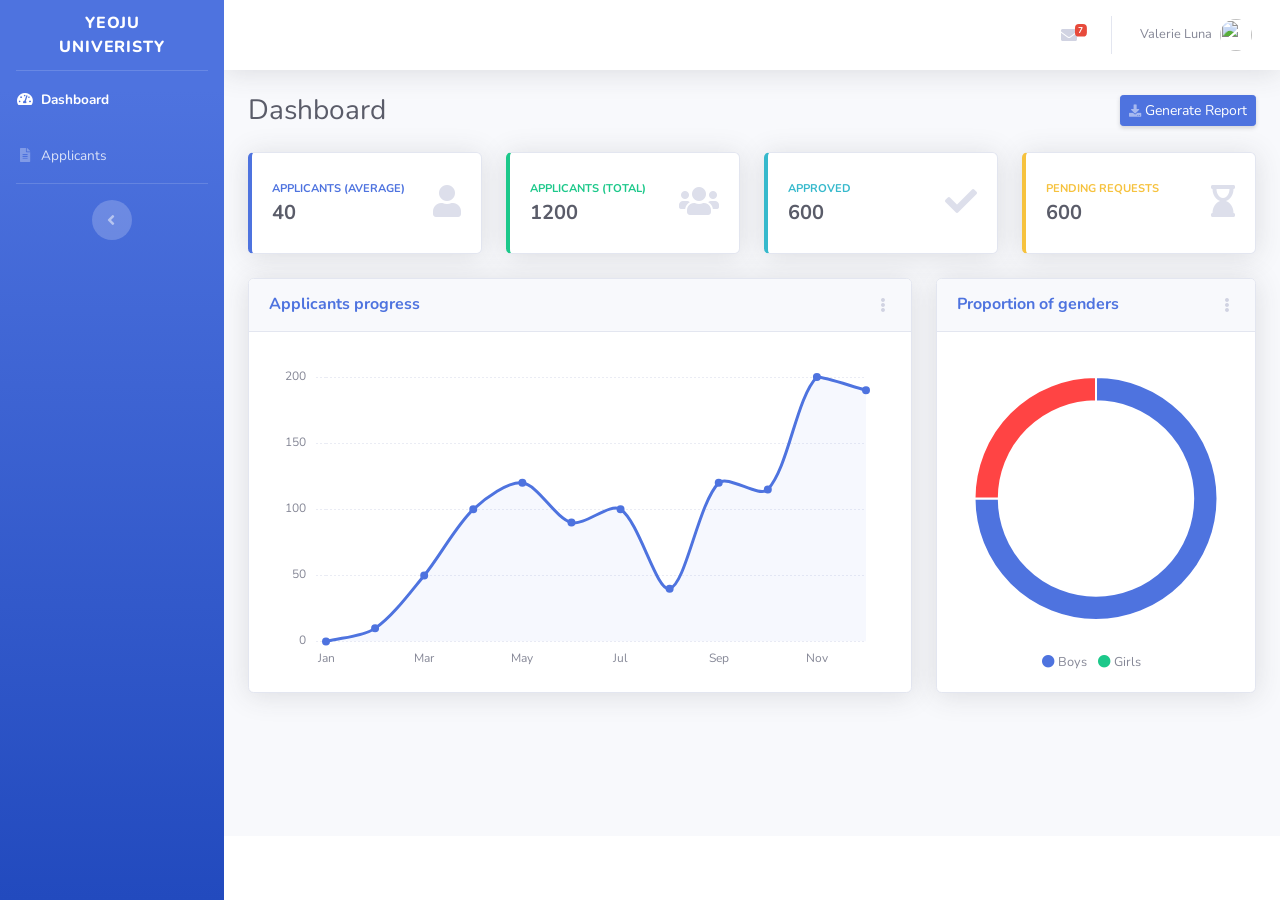
==== index.html @ f0a9d0a9 "admin panel" ====
<!DOCTYPE html>
<html lang="en">

<head>

  <meta charset="utf-8">
  <meta http-equiv="X-UA-Compatible" content="IE=edge">
  <meta name="viewport" content="width=device-width, initial-scale=1, shrink-to-fit=no">
  <meta name="description" content="">
  <meta name="author" content="">

  <title>SB Admin 2 - Dashboard</title>

  <!-- Custom fonts for this template-->
  <link href="vendor/fontawesome-free/css/all.min.css" rel="stylesheet" type="text/css">
  <link href="https://fonts.googleapis.com/css?family=Nunito:200,200i,300,300i,400,400i,600,600i,700,700i,800,800i,900,900i" rel="stylesheet">

  <!-- Custom styles for this template-->
  <link href="css/sb-admin-2.min.css" rel="stylesheet">

</head>

<body id="page-top">

  <!-- Page Wrapper -->
  <div id="wrapper">

    <!-- Sidebar -->
    <ul class="navbar-nav bg-gradient-primary sidebar sidebar-dark accordion" id="accordionSidebar">

      <!-- Sidebar - Brand -->
      <a class="sidebar-brand d-flex align-items-center justify-content-center" href="index.html">

        <div class="sidebar-brand-text mx-3">YEOJU UNIVERISTY</div>
      </a>

      <!-- Divider -->
      <hr class="sidebar-divider my-0">

      <!-- Nav Item - Dashboard -->
      <li class="nav-item active">
          <a class="nav-link" href="index.html">
              <i class="fas fa-fw fa-tachometer-alt"></i>
              <span>Dashboard</span></a>
          </li>
  
        <li class="nav-item">
          <a class="nav-link" href="admin-users.html">
            <i class="fas fa-fw fa-file-alt"></i>
            <span>Applicants</span></a>
        </li>
  
        <!-- Divider -->
        <hr class="sidebar-divider">
      <!-- Sidebar Toggler (Sidebar) -->
      <div class="text-center d-none d-md-inline">
        <button class="rounded-circle border-0" id="sidebarToggle"></button>
      </div>

    </ul>
    <!-- End of Sidebar -->

    <!-- Content Wrapper -->
    <div id="content-wrapper" class="d-flex flex-column">

      <!-- Main Content -->
      <div id="content">

        <!-- Topbar -->
        <nav class="navbar navbar-expand navbar-light bg-white topbar mb-4 static-top shadow">

          <!-- Sidebar Toggle (Topbar) -->
          <button id="sidebarToggleTop" class="btn btn-link d-md-none rounded-circle mr-3">
            <i class="fa fa-bars"></i>
          </button>

          <!-- Topbar Navbar -->
          <ul class="navbar-nav ml-auto">

            <!-- Nav Item - Messages -->
            <li class="nav-item dropdown no-arrow mx-1">
              <a class="nav-link dropdown-toggle" href="#" id="messagesDropdown" role="button" data-toggle="dropdown" aria-haspopup="true" aria-expanded="false">
                <i class="fas fa-envelope fa-fw"></i>
                <!-- Counter - Messages -->
                <span class="badge badge-danger badge-counter">7</span>
              </a>
              <!-- Dropdown - Messages -->
              <div class="dropdown-list dropdown-menu dropdown-menu-right shadow animated--grow-in" aria-labelledby="messagesDropdown">
                <h6 class="dropdown-header">
                  Message Center
                </h6>
                <a class="dropdown-item d-flex align-items-center" href="#">
                  <div class="dropdown-list-image mr-3">
                    <img class="rounded-circle" src="https://source.unsplash.com/fn_BT9fwg_E/60x60" alt="">
                    <div class="status-indicator bg-success"></div>
                  </div>
                  <div class="font-weight-bold">
                    <div class="text-truncate">Hi there! I am wondering if you can help me with a problem I've been having.</div>
                    <div class="small text-gray-500">Emily Fowler · 58m</div>
                  </div>
                </a>
                <a class="dropdown-item d-flex align-items-center" href="#">
                  <div class="dropdown-list-image mr-3">
                    <img class="rounded-circle" src="https://source.unsplash.com/AU4VPcFN4LE/60x60" alt="">
                    <div class="status-indicator"></div>
                  </div>
                  <div>
                    <div class="text-truncate">I have the photos that you ordered last month, how would you like them sent to you?</div>
                    <div class="small text-gray-500">Jae Chun · 1d</div>
                  </div>
                </a>
                <a class="dropdown-item d-flex align-items-center" href="#">
                  <div class="dropdown-list-image mr-3">
                    <img class="rounded-circle" src="https://source.unsplash.com/CS2uCrpNzJY/60x60" alt="">
                    <div class="status-indicator bg-warning"></div>
                  </div>
                  <div>
                    <div class="text-truncate">Last month's report looks great, I am very happy with the progress so far, keep up the good work!</div>
                    <div class="small text-gray-500">Morgan Alvarez · 2d</div>
                  </div>
                </a>
                <a class="dropdown-item d-flex align-items-center" href="#">
                  <div class="dropdown-list-image mr-3">
                    <img class="rounded-circle" src="https://source.unsplash.com/Mv9hjnEUHR4/60x60" alt="">
                    <div class="status-indicator bg-success"></div>
                  </div>
                  <div>
                    <div class="text-truncate">Am I a good boy? The reason I ask is because someone told me that people say this to all dogs, even if they aren't good...</div>
                    <div class="small text-gray-500">Chicken the Dog · 2w</div>
                  </div>
                </a>
                <a class="dropdown-item text-center small text-gray-500" href="#">Read More Messages</a>
              </div>
            </li>

            <div class="topbar-divider d-none d-sm-block"></div>

            <!-- Nav Item - User Information -->
            <li class="nav-item dropdown no-arrow">
              <a class="nav-link dropdown-toggle" href="#" id="userDropdown" role="button" data-toggle="dropdown" aria-haspopup="true" aria-expanded="false">
                <span class="mr-2 d-none d-lg-inline text-gray-600 small">Valerie Luna</span>
                <img class="img-profile rounded-circle" src="https://source.unsplash.com/QAB-WJcbgJk/60x60">
              </a>
              <!-- Dropdown - User Information -->
              <div class="dropdown-menu dropdown-menu-right shadow animated--grow-in" aria-labelledby="userDropdown">
                <a class="dropdown-item" href="#" data-toggle="modal" data-target="#logoutModal">
                  <i class="fas fa-sign-out-alt fa-sm fa-fw mr-2 text-gray-400"></i>
                  Logout
                </a>
              </div>
            </li>

          </ul>

        </nav>
        <!-- End of Topbar -->

        <!-- Begin Page Content -->
        <div class="container-fluid">

          <!-- Page Heading -->
          <div class="d-sm-flex align-items-center justify-content-between mb-4">
            <h1 class="h3 mb-0 text-gray-800">Dashboard</h1>
            <a href="#" class="d-none d-sm-inline-block btn btn-sm btn-primary shadow-sm"><i class="fas fa-download fa-sm text-white-50"></i> Generate Report</a>
          </div>

          <!-- Content Row -->
          <div class="row">

            <!-- Earnings (Monthly) Card Example -->
            <div class="col-xl-3 col-md-6 mb-4">
              <div class="card border-left-primary shadow h-100 py-2">
                <div class="card-body">
                  <div class="row no-gutters align-items-center">
                    <div class="col mr-2">
                      <div class="text-xs font-weight-bold text-primary text-uppercase mb-1">Applicants (Average)</div>
                      <div class="h5 mb-0 font-weight-bold text-gray-800">40</div>
                    </div>
                    <div class="col-auto">
                      <i class="fas fa-user fa-2x text-gray-300"></i>
                    </div>
                  </div>
                </div>
              </div>
            </div>

            <!-- Earnings (Monthly) Card Example -->
            <div class="col-xl-3 col-md-6 mb-4">
              <div class="card border-left-success shadow h-100 py-2">
                <div class="card-body">
                  <div class="row no-gutters align-items-center">
                    <div class="col mr-2">
                      <div class="text-xs font-weight-bold text-success text-uppercase mb-1">Applicants (Total)</div>
                      <div class="h5 mb-0 font-weight-bold text-gray-800">1200</div>
                    </div>
                    <div class="col-auto">
                      <i class="fas fa-users fa-2x text-gray-300"></i>
                    </div>
                  </div>
                </div>
              </div>
            </div>

            <!-- Earnings (Monthly) Card Example -->
            <div class="col-xl-3 col-md-6 mb-4">
              <div class="card border-left-info shadow h-100 py-2">
                <div class="card-body">
                  <div class="row no-gutters align-items-center">
                    <div class="col mr-2">
                      <div class="text-xs font-weight-bold text-info text-uppercase mb-1">Approved</div>
                      <div class="row no-gutters align-items-center">
                        <div class="col-auto">
                          <div class="h5 mb-0 mr-3 font-weight-bold text-gray-800">600</div>
                        </div>
                      </div>
                    </div>
                    <div class="col-auto">
                      <i class="fas fa-check fa-2x text-gray-300"></i>
                    </div>
                  </div>
                </div>
              </div>
            </div>

            <!-- Pending Requests Card Example -->
            <div class="col-xl-3 col-md-6 mb-4">
              <div class="card border-left-warning shadow h-100 py-2">
                <div class="card-body">
                  <div class="row no-gutters align-items-center">
                    <div class="col mr-2">
                      <div class="text-xs font-weight-bold text-warning text-uppercase mb-1">Pending Requests</div>
                      <div class="h5 mb-0 font-weight-bold text-gray-800">600</div>
                    </div>
                    <div class="col-auto">
                      <i class="fas fa-hourglass-end fa-2x text-gray-300"></i>
                    </div>
                  </div>
                </div>
              </div>
            </div>
          </div>

          <!-- Content Row -->

          <div class="row">

            <!-- Area Chart -->
            <div class="col-xl-8 col-lg-7">
              <div class="card shadow mb-4">
                <!-- Card Header - Dropdown -->
                <div class="card-header py-3 d-flex flex-row align-items-center justify-content-between">
                  <h6 class="m-0 font-weight-bold text-primary">Applicants progress</h6>
                  <div class="dropdown no-arrow">
                    <a class="dropdown-toggle" href="#" role="button" id="dropdownMenuLink" data-toggle="dropdown" aria-haspopup="true" aria-expanded="false">
                      <i class="fas fa-ellipsis-v fa-sm fa-fw text-gray-400"></i>
                    </a>
                    <div class="dropdown-menu dropdown-menu-right shadow animated--fade-in" aria-labelledby="dropdownMenuLink">
                      <div class="dropdown-header">Dropdown Header:</div>
                      <a class="dropdown-item" href="#">Action</a>
                      <a class="dropdown-item" href="#">Another action</a>
                      <div class="dropdown-divider"></div>
                      <a class="dropdown-item" href="#">Something else here</a>
                    </div>
                  </div>
                </div>
                <!-- Card Body -->
                <div class="card-body">
                  <div class="chart-area">
                    <canvas id="myAreaChart"></canvas>
                  </div>
                </div>
              </div>
            </div>

            <!-- Pie Chart -->
            <div class="col-xl-4 col-lg-5">
              <div class="card shadow mb-4">
                <!-- Card Header - Dropdown -->
                <div class="card-header py-3 d-flex flex-row align-items-center justify-content-between">
                  <h6 class="m-0 font-weight-bold text-primary">Proportion of genders</h6>
                  <div class="dropdown no-arrow">
                    <a class="dropdown-toggle" href="#" role="button" id="dropdownMenuLink" data-toggle="dropdown" aria-haspopup="true" aria-expanded="false">
                      <i class="fas fa-ellipsis-v fa-sm fa-fw text-gray-400"></i>
                    </a>
                    <div class="dropdown-menu dropdown-menu-right shadow animated--fade-in" aria-labelledby="dropdownMenuLink">
                      <div class="dropdown-header">Dropdown Header:</div>
                      <a class="dropdown-item" href="#">Action</a>
                      <a class="dropdown-item" href="#">Another action</a>
                      <div class="dropdown-divider"></div>
                      <a class="dropdown-item" href="#">Something else here</a>
                    </div>
                  </div>
                </div>
                <!-- Card Body -->
                <div class="card-body">
                  <div class="chart-pie pt-4 pb-2">
                    <canvas id="myPieChart"></canvas>
                  </div>
                  <div class="mt-4 text-center small">
                    <span class="mr-2">
                      <i class="fas fa-circle text-primary"></i> Boys
                    </span>
                    <span class="mr-2">
                      <i class="fas fa-circle text-success"></i> Girls
                    </span>
                  </div>
                </div>
              </div>
            </div>
          </div>


        </div>
        <!-- /.container-fluid -->

      </div>
      <!-- End of Main Content -->

      <!-- Footer -->
      <footer class="sticky-footer bg-white">
        <div class="container my-auto">
          <div class="copyright text-center my-auto">
            <!-- <span>Copyright &copy; Your Website 2019</span> -->
          </div>
        </div>
      </footer>
      <!-- End of Footer -->

    </div>
    <!-- End of Content Wrapper -->

  </div>
  <!-- End of Page Wrapper -->

  <!-- Scroll to Top Button-->
  <a class="scroll-to-top rounded" href="#page-top">
    <i class="fas fa-angle-up"></i>
  </a>

  <!-- Logout Modal-->
  <div class="modal fade" id="logoutModal" tabindex="-1" role="dialog" aria-labelledby="exampleModalLabel" aria-hidden="true">
    <div class="modal-dialog" role="document">
      <div class="modal-content">
        <div class="modal-header">
          <h5 class="modal-title" id="exampleModalLabel">Ready to Leave?</h5>
          <button class="close" type="button" data-dismiss="modal" aria-label="Close">
            <span aria-hidden="true">×</span>
          </button>
        </div>
        <div class="modal-body">Select "Logout" below if you are ready to end your current session.</div>
        <div class="modal-footer">
          <button class="btn btn-secondary" type="button" data-dismiss="modal">Cancel</button>
          <a class="btn btn-primary" href="login.html">Logout</a>
        </div>
      </div>
    </div>
  </div>

  <!-- Bootstrap core JavaScript-->
  <script src="vendor/jquery/jquery.min.js"></script>
  <script src="vendor/bootstrap/js/bootstrap.bundle.min.js"></script>

  <!-- Core plugin JavaScript-->
  <script src="vendor/jquery-easing/jquery.easing.min.js"></script>

  <!-- Custom scripts for all pages-->
  <script src="js/sb-admin-2.min.js"></script>

  <!-- Page level plugins -->
  <script src="vendor/chart.js/Chart.min.js"></script>

  <!-- Page level custom scripts -->
  <script src="js/demo/chart-area-demo.js"></script>
  <script src="js/demo/chart-pie-demo.js"></script>
  <script src="js/demo/chart-radar-demo.js"></script>

</body>

</html>
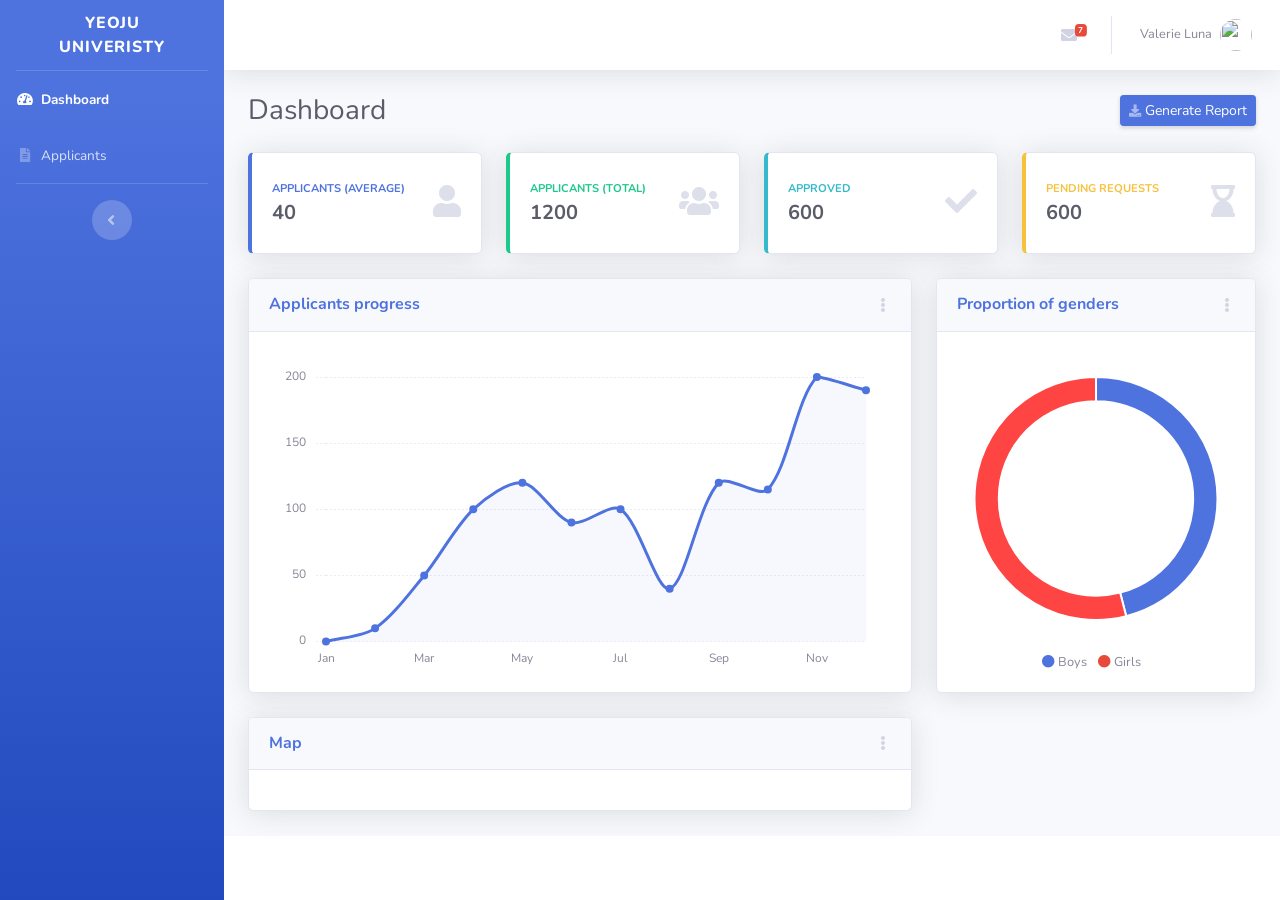
==== commit a603b6ff: "map and functions" ====
--- a/index.html
+++ b/index.html
@@ -17,6 +17,15 @@
 
   <!-- Custom styles for this template-->
   <link href="css/sb-admin-2.min.css" rel="stylesheet">
+
+  <style>
+      svg text{
+        display: none!important;
+      }
+      #map_c_zoom{
+        display: none!important;
+      }
+  </style>
 
 </head>
 
@@ -301,12 +310,38 @@
                       <i class="fas fa-circle text-primary"></i> Boys
                     </span>
                     <span class="mr-2">
-                      <i class="fas fa-circle text-success"></i> Girls
+                      <i class="fas fa-circle text-danger"></i> Girls
                     </span>
                   </div>
                 </div>
               </div>
             </div>
+
+            <div class="col-xl-8 col-lg-7">
+              <div class="card shadow mb-4">
+                <!-- Card Header - Dropdown -->
+                <div class="card-header py-3 d-flex flex-row align-items-center justify-content-between">
+                  <h6 class="m-0 font-weight-bold text-primary">Map</h6>
+                  <div class="dropdown no-arrow">
+                    <a class="dropdown-toggle" href="#" role="button" id="dropdownMenuLink" data-toggle="dropdown" aria-haspopup="true" aria-expanded="false">
+                      <i class="fas fa-ellipsis-v fa-sm fa-fw text-gray-400"></i>
+                    </a>
+                    <div class="dropdown-menu dropdown-menu-right shadow animated--fade-in" aria-labelledby="dropdownMenuLink">
+                      <div class="dropdown-header">Dropdown Header:</div>
+                      <a class="dropdown-item" href="#">Action</a>
+                      <a class="dropdown-item" href="#">Another action</a>
+                      <div class="dropdown-divider"></div>
+                      <a class="dropdown-item" href="#">Something else here</a>
+                    </div>
+                  </div>
+                </div>
+                <!-- Card Body -->
+                <div class="card-body">
+                    <div id="map_c"></div>
+                </div>
+              </div>
+            </div>
+
           </div>
 
 
@@ -372,7 +407,28 @@
   <!-- Page level custom scripts -->
   <script src="js/demo/chart-area-demo.js"></script>
   <script src="js/demo/chart-pie-demo.js"></script>
-  <script src="js/demo/chart-radar-demo.js"></script>
+
+   <!-- Map plugin -->
+   <script src="mapdata.js"></script>
+   <script src="countrymap.js"></script>
+
+
+   <script>
+      // Get Area Chart
+      var labels = ["Jan", "Feb", "Mar", "Apr", "May", "Jun", "Jul", "Aug", "Sep", "Oct", "Nov", "Dec"];
+      var data = [0, 10, 50, 100, 120, 90, 100, 40, 120, 115, 200, 190];
+
+      getCTX(labels, data);
+
+      var proportion = [46, 54];
+      getPie(proportion);
+
+      var dataset = ["26 males / 12 females", "26 males / 12 females", "26 males / 12 females", "26 males / 12 females", "26 males / 12 females", "26 males / 12 females", "26 males / 12 females", "26 males / 12 females", "26 males / 12 females", "26 males / 12 females", "26 males / 12 females", "26 males / 12 females"];
+
+      getMap();
+      
+
+   </script>
 
 </body>
 
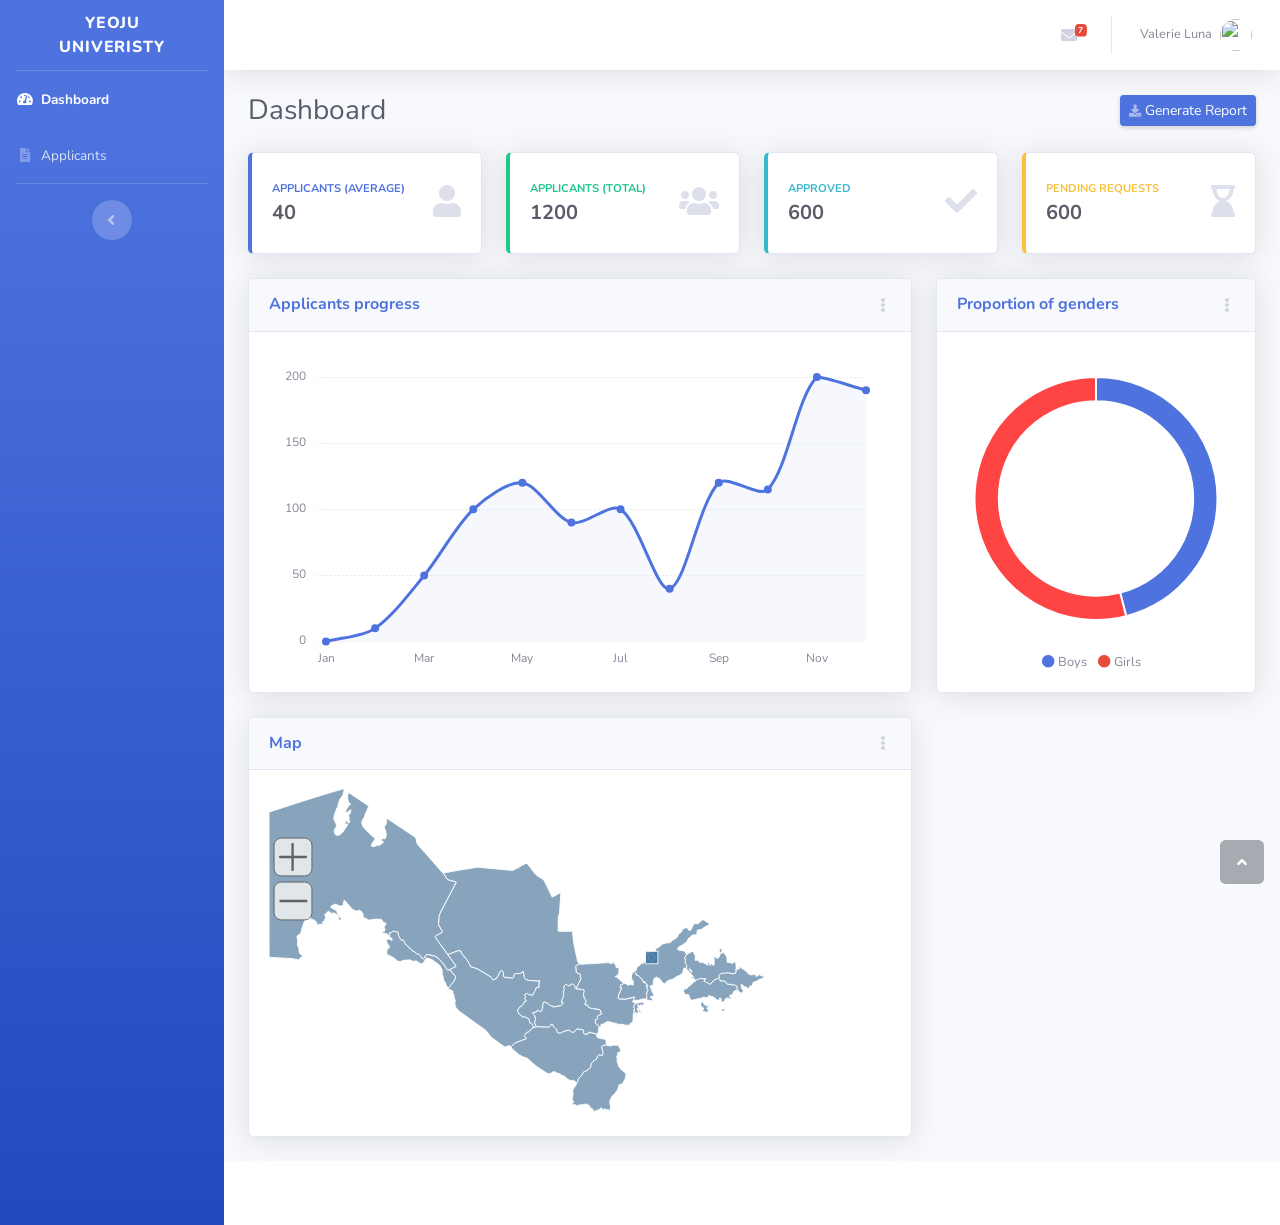
==== commit 33d446f0: "Updated admin panel" ====
--- a/index.html
+++ b/index.html
@@ -337,7 +337,7 @@
                 </div>
                 <!-- Card Body -->
                 <div class="card-body">
-                    <div id="map_c"></div>
+                    <div id="map"></div>
                 </div>
               </div>
             </div>
@@ -423,10 +423,9 @@
       var proportion = [46, 54];
       getPie(proportion);
 
-      var dataset = ["26 males / 12 females", "26 males / 12 females", "26 males / 12 females", "26 males / 12 females", "26 males / 12 females", "26 males / 12 females", "26 males / 12 females", "26 males / 12 females", "26 males / 12 females", "26 males / 12 females", "26 males / 12 females", "26 males / 12 females"];
-
-      getMap();
-      
+      // var dataset = ["26 males / 12 females", "26 males / 12 females", "26 males / 12 females", "26 males / 12 females", "26 males / 12 females", "26 males / 12 females", "26 males / 12 females", "26 males / 12 females", "26 males / 12 females", "26 males / 12 females", "26 males / 12 females", "26 males / 12 females"];
+
+      // getMap();
 
    </script>
 
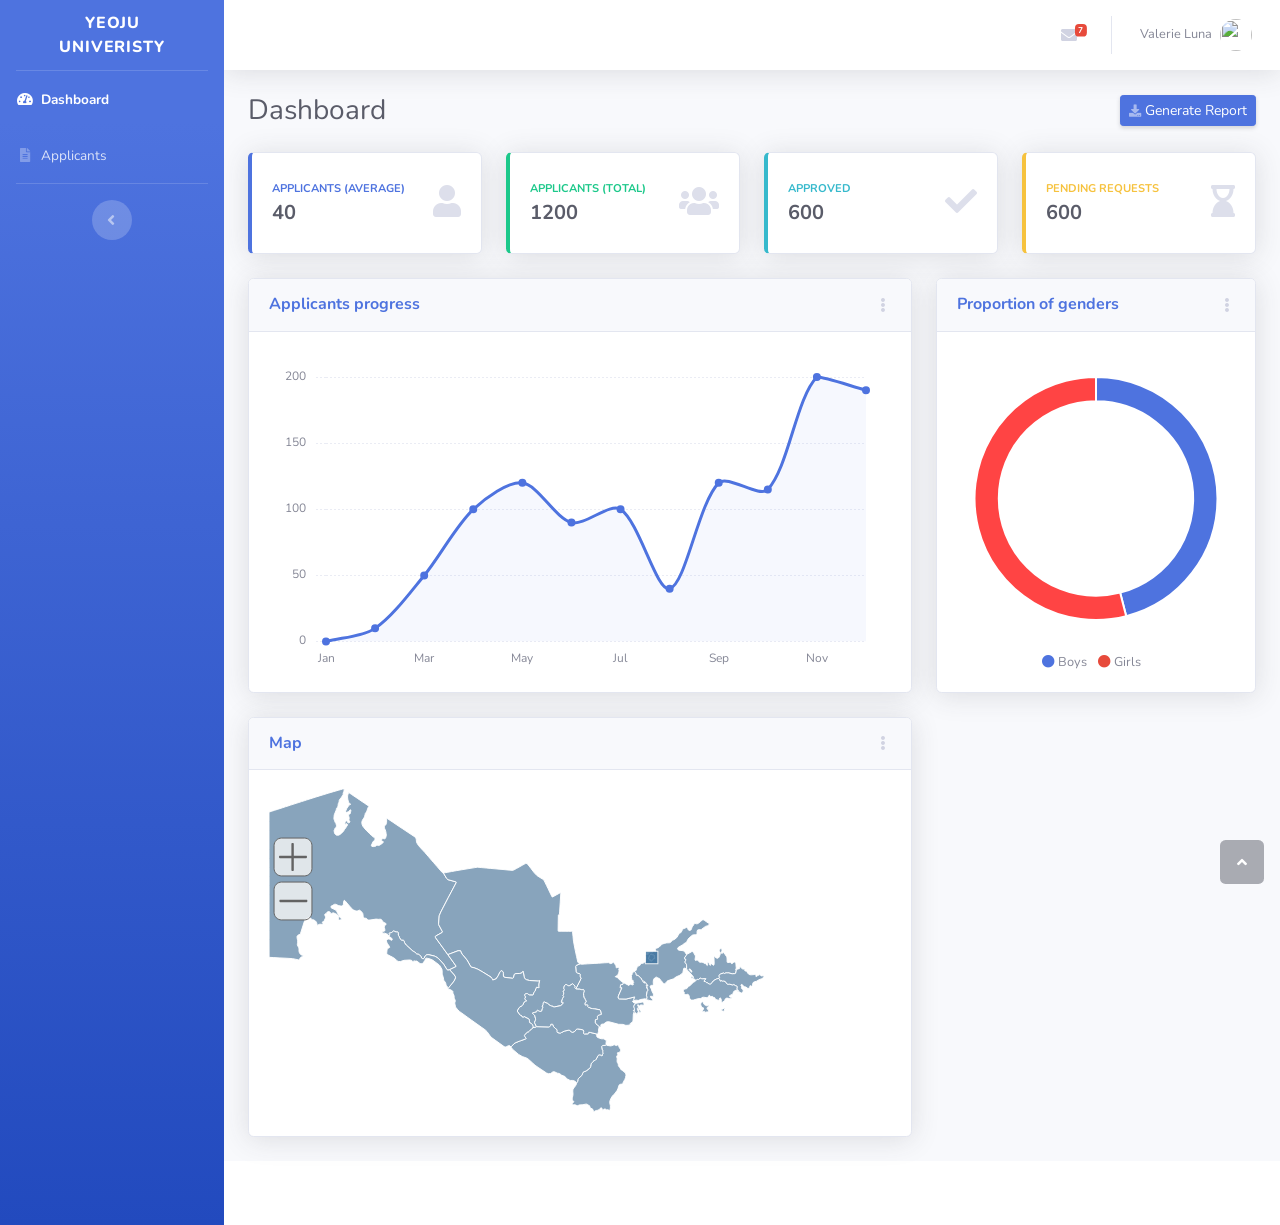
==== commit 47f8f2b8: "Changed positions of attached files" ====
--- a/index.html
+++ b/index.html
@@ -8,8 +8,8 @@
   <meta name="viewport" content="width=device-width, initial-scale=1, shrink-to-fit=no">
   <meta name="description" content="">
   <meta name="author" content="">
-
-  <title>SB Admin 2 - Dashboard</title>
+  
+  <title>YEOJU UNIVERISTY</title>
 
   <!-- Custom fonts for this template-->
   <link href="vendor/fontawesome-free/css/all.min.css" rel="stylesheet" type="text/css">
